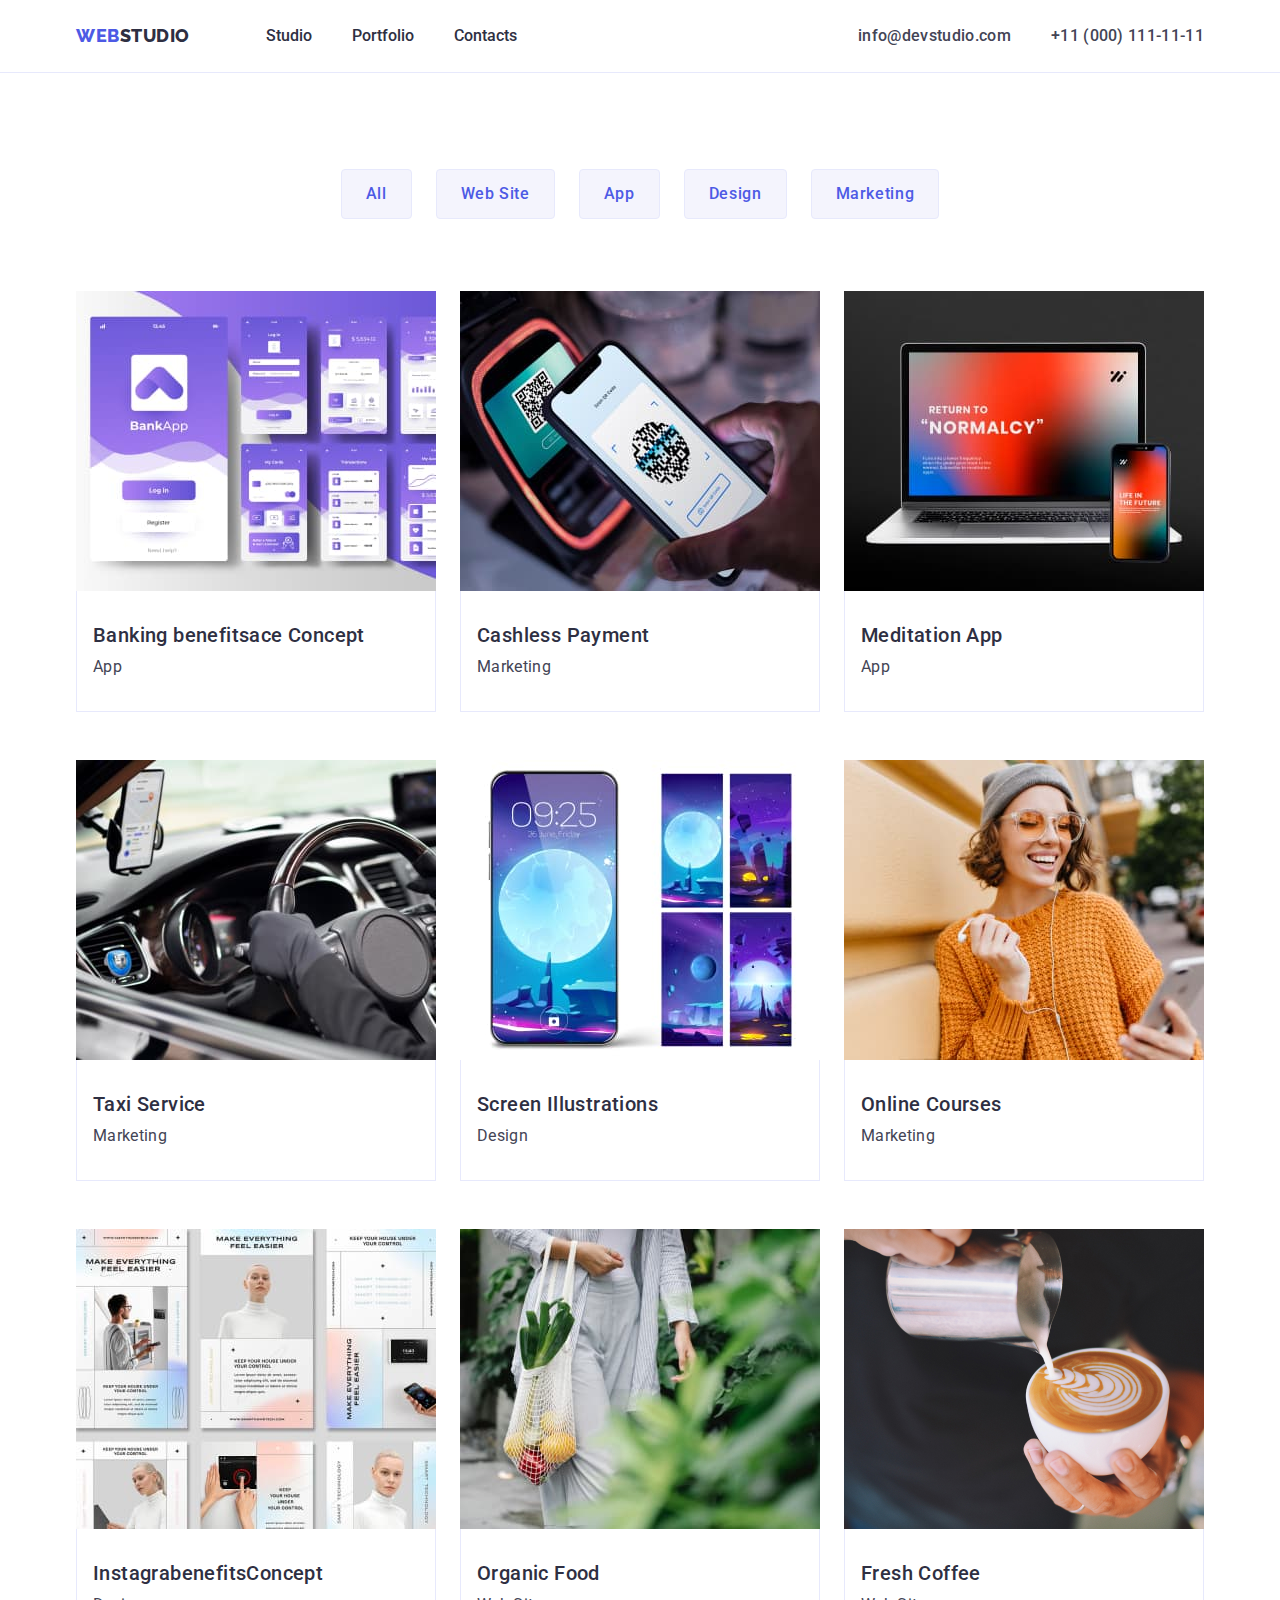
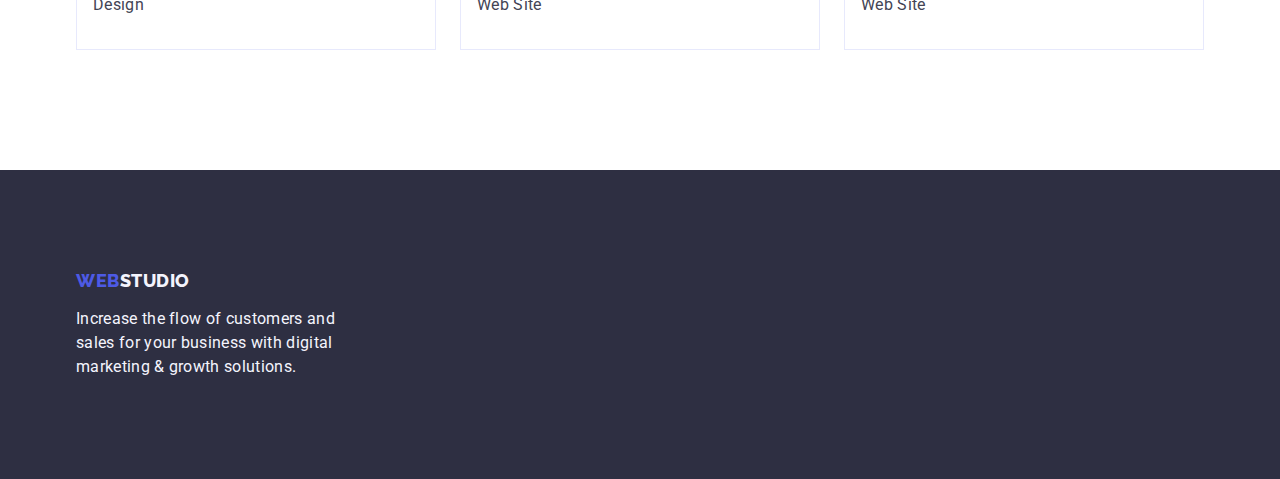
==== portfolio.html @ 7e22d859 "Initial commit" ====
<!DOCTYPE html>
<html lang="en">
  <head>
    <meta charset="UTF-8" />
    <meta http-equiv="X-UA-Compatible" content="IE=edge" />
    <meta name="viewport" content="width=device-width, initial-scale=1.0" />
    <link rel="preconnect" href="https://fonts.googleapis.com" />
    <link rel="preconnect" href="https://fonts.gstatic.com" crossorigin />
    <link
      href="https://fonts.googleapis.com/css2?family=Open+Sans:wght@400;700&family=Raleway:wght@800&family=Roboto:wght@400;500;700;900&display=swap"
      rel="stylesheet"
    />
    <link
      rel="stylesheet"
      href="https://cdnjs.cloudflare.com/ajax/libs/modern-normalize/2.0.0/modern-normalize.min.css"
    />
    <link rel="stylesheet" href="./css/style.css" />

    <title>Portfolio</title>
  </head>
  <body>
    <!-- HEADER -->
    <header class="header">
      <div class="header-container container">
        <!-- NAVIGATION -->
        <nav class="navigation">
          <a href="./index.html" class="logo-head logo link"
            >Web<span class="logo-header">Studio</span></a
          >
          <ul class="nav-list list">
            <li class="nav-list-link">
              <a href="./index.html" class="nav link link-hover">Studio</a>
            </li>
            <li class="nav-list-link">
              <a href="./portfolio.html" class="nav link link-hover"
                >Portfolio</a
              >
            </li>
            <li class="nav-list-link">
              <a href="" class="nav link">Contacts</a>
            </li>
          </ul>
        </nav>
        <!-- /NAVIGATION -->
        <!-- ADDRESS -->
        <address class="address-contact">
          <ul class="address-list list">
            <li class="address-list-link">
              <a
                href="mailto:info@devstudio.com"
                class="mail-link contact link link-hover"
                >info@devstudio.com</a
              >
            </li>
            <li class="address-list-link">
              <a
                href="tel:+110001111111"
                class="number-link contact link link-hover"
                >+11 (000) 111-11-11</a
              >
            </li>
          </ul>
        </address>
        <!-- /ADDRESS -->
      </div>
    </header>
    <!-- /HEADER -->
    <!-- MAIN SECTION -->
    <main>
      <section class="portfolio-section">
        <div class="portfolio-section-container container">
          <h1 class="main-header visually-hidden">Privileges</h1>
          <ul class="filter-list list">
            <li class="filter-list-item">
              <button type="button" class="filter-btn">All</button>
            </li>
            <li class="filter-list-item">
              <button type="button" class="filter-btn">Web Site</button>
            </li>
            <li class="filter-list-item">
              <button type="button" class="filter-btn">App</button>
            </li>
            <li class="filter-list-item">
              <button type="button" class="filter-btn">Design</button>
            </li>
            <li class="filter-list-item">
              <button type="button" class="filter-btn">Marketing</button>
            </li>
          </ul>
          <ul class="benefits-list list">
            <li class="benefits-list-card link">
              <a href="" class="banefits-link link">
                <img
                  src="./images/banking.jpg"
                  alt="application-interface"
                  width="360"
                  height="300"
                />
                <div class="benefits-card-content">
                  <h2 class="benefits-title main-title">
                    Banking benefitsace Concept
                  </h2>
                  <p class="priviliges-text main-text">App</p>
                </div>
              </a>
            </li>
            <li class="benefits-list-card link">
              <a href="" class="banefits-link link">
                <img
                  src="./images/cashless.jpg"
                  alt="cashless-payment"
                  width="360"
                  height="300"
                />
                <div class="benefits-card-content">
                  <h2 class="benefits-title main-title">Cashless Payment</h2>
                  <p class="benefits-text main-text">Marketing</p>
                </div>
              </a>
            </li>
            <li class="benefits-list-card link">
              <a href="" class="banefits-link link">
                <img
                  src="./images/app.jpg"
                  alt="laptop-with-open-app"
                  width="360"
                  height="300"
                />
                <div class="benefits-card-content">
                  <h2 class="benefits-title main-title">Meditation App</h2>
                  <p class="benefits-text main-text">App</p>
                </div>
              </a>
            </li>
            <li class="benefits-list-card link">
              <a href="" class="banefits-link link">
                <img
                  src="./images/taxi.jpg"
                  alt="man-handling-the-wheel"
                  width="360"
                  height="300"
                />
                <div class="benefits-card-content">
                  <h2 class="benefits-title main-title">Taxi Service</h2>
                  <p class="benefits-text main-text">Marketing</p>
                </div>
              </a>
            </li>
            <li class="benefits-list-card link">
              <a href="" class="banefits-link link">
                <img
                  src="./images/screen.jpg"
                  alt="screen-illustrations"
                  width="360"
                  height="300"
                />
                <div class="benefits-card-content">
                  <h2 class="benefits-title main-title">
                    Screen Illustrations
                  </h2>
                  <p class="benefits-text main-text">Design</p>
                </div>
              </a>
            </li>
            <li class="benefits-list-card link">
              <a href="" class="banefits-link link">
                <img
                  src="./images/online.jpg"
                  alt="girl-using-a-phone"
                  width="360"
                  height="300"
                />
                <div class="benefits-card-content">
                  <h2 class="benefits-title main-title">Online Courses</h2>
                  <p class="benefits-text main-text">Marketing</p>
                </div>
              </a>
            </li>
            <li class="benefits-list-card link">
              <a href="" class="banefits-link link">
                <img
                  src="./images/instagram.jpg"
                  alt="instagram-stories"
                  width="360"
                  height="300"
                />
                <div class="benefits-card-content">
                  <h2 class="benefits-title main-title">
                    InstagrabenefitsConcept
                  </h2>
                  <p class="priviliges-text main-text">Design</p>
                </div>
              </a>
            </li>
            <li class="benefits-list-card link">
              <a href="" class="banefits-link link">
                <img
                  src="./images/food.jpg"
                  alt="girl-carring-a-bag-with-food"
                  width="360"
                  height="300"
                />
                <div class="benefits-card-content">
                  <h2 class="benefits-title main-title">Organic Food</h2>
                  <p class="benefits-text main-text">Web Site</p>
                </div>
              </a>
            </li>
            <li class="benefits-list-card link">
              <a href="" class="banefits-link link">
                <img
                  src="./images/coffee.jpg"
                  alt="man-making-a-coffee"
                  width="360"
                  height="300"
                />
                <div class="benefits-card-content">
                  <h2 class="benefits-title main-title">Fresh Coffee</h2>
                  <p class="benefits-text main-text">Web Site</p>
                </div>
              </a>
            </li>
          </ul>
        </div>
      </section>
    </main>
    <!-- /MAIN SECTION -->
    <!-- FOOTER -->
    <footer class="footer">
      <div class="footer-container container">
        <a href="./index.html" class="footer-logo-link logo link"
          >Web<span class="logo-footer">Studio</span></a
        >
        <p class="footer-text">
          Increase the flow of customers and sales for your business with
          digital marketing & growth solutions.
        </p>
      </div>
    </footer>
    <!-- /FOOTER -->
  </body>
</html>
---- css/style.css ----
/* ================================COMMON STYLES============================== */
:root {
  --color-blue: #4d5ae5;
  --color-navy: #2e2f42;
  --color-hover: #404bbf;
  --color-white: #fff;
  --color-grey: #434455;
  --ghost-white: #f4f4fd;
  --card-set-gap: 24px; /* Gap between cards */
}
body {
  font-family: "Roboto", sans-serif;
  color: var(--color-grey);
  background-color: var(--color-white);
}
h1,
h2,
h3,
h4,
p {
  margin: 0;
}
ul,
ol {
  margin: 0;
  padding: 0;
}
img {
  display: block;
  max-width: 100%;
  height: auto;
}
button {
  font-family: inherit;
  color: inherit;
  cursor: pointer;
}
address {
  font-style: normal;
}
.visually-hidden {
  position: absolute;
  width: 1px;
  height: 1px;
  margin: -1px;
  border: 0;
  padding: 0;

  white-space: nowrap;
  clip-path: inset(100%);
  clip: rect(0 0 0 0);
  overflow: hidden;
}

.container {
  margin: 0 auto;
  max-width: 1158px;
  padding: 0 15px;
}

/* ===============================/COMMON STYLES============================== */

/* =====================================HEADER================================ */
.header {
  border-bottom: 1px solid #e7e9fc;
}
.header-container {
  display: flex;
  align-items: center;
  justify-content: space-between;
}
/* =================================NAVIGATION================================ */

.navigation {
  display: flex;
  align-items: center;
}
.logo-head {
  margin-right: 76px;
}
.logo {
  font-family: "Raleway", sans-serif;
  font-weight: 800;
  font-size: 18px;
  line-height: 1.17;
  letter-spacing: 0.03em;
  text-transform: uppercase;
  color: var(--color-blue);
}
.link {
  text-decoration: none;
}
.link-hover:hover,
.link-hover:focus,
.contacts:hover,
.contacts:focus {
  color: var(--color-hover);
}

.logo-header {
  color: var(--color-navy);
}
.nav-list {
  display: flex;
  gap: 40px;
}
.list {
  list-style: none;
  font-weight: 500;
}

.nav {
  display: block;
  color: var(--color-navy);
  padding: 24px 0;
}
/* ================================/NAVIGATION================================ */
/* ====================================ADDRESS================================ */

.address-list {
  display: flex;
  align-items: center;
  gap: 40px;
}
.contact {
  font-style: normal;
  font-size: 16px;
  line-height: 1.5;
  letter-spacing: 0.02em;
  line-height: 1.5;
  color: var(--color-grey);
  display: block;
  padding: 24px 0;
}
/* ===================================/ADDRESS================================ */
/* ====================================/HEADER================================ */

/* =====================================MAIN================================== */
/* ===============================HERO SECTION================================ */

.hero {
  background-color: var(--color-navy);
  padding: 188px 0;
}
.hero-text {
  font-weight: 700;
  font-size: 56px;
  line-height: 1.07;
  letter-spacing: 0.02em;
  color: var(--color-white);

  text-align: center;
  max-width: 496px;
  margin: 0 auto 48px;
}
.primary-btn {
  font-weight: 500;
  font-size: 16px;
  line-height: 1.5;
  letter-spacing: 0.04em;
  color: var(--color-white);
  background-color: var(--color-blue);
  font-family: "Roboto", sans-serif;

  padding: 16px 32px;
  border-radius: 4px;
  border: none;
  display: block;
  margin: 0 auto;
  min-width: 169px;
  min-height: 56px;
}
.primary-btn:hover,
.primary-btn:focus {
  background-color: var(--color-hover);
}
/* ===============================/HERO SECTION================================ */
/* ==========================ADVANTAGES SECTION================================ */

.advantages {
  padding: 120px 0;
}
.adv-list {
  display: flex;
  flex-wrap: wrap;
  justify-content: center;
  gap: 24px;
}
.adv-list-item {
  flex-basis: calc((100% - 72px) / 4);
}
.main-title {
  font-weight: 500;
  font-size: 20px;
  line-height: 1.2;
  letter-spacing: 0.02em;
  color: var(--color-navy);
  margin-bottom: 8px;
}
.main-text {
  font-size: 16px;
  line-height: 1.5;
  letter-spacing: 0.02em;
  color: var(--color-grey);
  font-weight: 400;
}
/* =========================/ADVANTAGES SECTION================================ */
/* ==========================FEATURES SECTION================================ */

.features {
  padding-bottom: 120px;
}
.features-header {
  font-weight: 700;
  font-size: 36px;
  line-height: 1.11;
  letter-spacing: 0.02em;
  text-align: center;
  text-transform: capitalize;
  color: var(--color-navy);
  margin-bottom: 72px;
}
.features-list {
  display: flex;
  flex-wrap: wrap;
  justify-content: center;
  gap: 24px;
}
.feat-list-item {
  flex-basis: calc((100% - 48px) / 3);
}
/* ==========================/FEATURES SECTION================================ */
/* ===============================TEAM SECTION================================ */

.team {
  background-color: var(--ghost-white);
  padding: 120px 0;
}
.team-header {
  font-weight: 700;
  font-size: 36px;
  line-height: 1.11;
  letter-spacing: 0.02em;
  text-align: center;
  text-transform: capitalize;
  color: var(--color-navy);
  margin-bottom: 72px;
}
.team-list {
  display: flex;
  flex-wrap: wrap;
  justify-content: center;
  gap: 24px;
}
.team-list-card {
  box-shadow: 0px 1px 6px rgba(46, 47, 66, 0.08),
    0px 1px 1px rgba(46, 47, 66, 0.16), 0px 2px 1px rgba(46, 47, 66, 0.08);
  border-radius: 0px 0px 4px 4px;
  background-color: var(--color-white);
  flex-basis: calc((100% - 72px) / 4);
}
.team-card-content {
  text-align: center;
  padding: 32px 16px;
}
.team-title {
  font-weight: 500;
  font-size: 20px;
  line-height: 1.2;
  letter-spacing: 0.02em;
  color: var(--color-navy);
  margin-bottom: 8px;
}
.team-text {
  font-size: 16px;
  line-height: 1.5;
  letter-spacing: 0.02em;
  color: var(--color-grey);
  font-weight: 400;
}
/* ===============================/TEAM SECTION================================ */

/* ======================================FOOTER================================ */

.footer {
  font-size: 16px;
  line-height: 1.5;
  letter-spacing: 0.02em;
  color: var(--ghost-white);
  background-color: var(--color-navy);
  padding: 100px 0;
}
.footer-logo-link {
  display: inline-block;
  margin-bottom: 16px;
}
.logo-footer {
  color: var(--ghost-white);
}
.footer-text {
  max-width: 264px;
}
/* =====================================/FOOTER================================ */

/* ================================PORTFOLIO PAGE============================== */
.portfolio-section {
  padding: 96px 0 120px 0;
}
.filter-list {
  display: flex;
  justify-content: center;
  gap: 24px;
  margin-bottom: 72px;
}
.filter-btn {
  font-family: "Roboto", Sans-serif;
  cursor: pointer;
  padding: 12px 24px;
  font-weight: 500;
  font-size: 16px;
  line-height: 1.5;
  letter-spacing: 0.04em;
  color: var(--color-blue);
  background-color: var(--ghost-white);
  border: 1px solid #e7e9fc;
  border-radius: 4px;
  display: block;
}
.filter-btn:hover,
.filter-btn:focus {
  color: var(--color-white);
  background-color: var(--color-hover);
  border: 1px solid transparent;
}

.benefits-list {
  display: flex;
  flex-wrap: wrap;
  justify-content: center;
  flex-wrap: wrap;
  gap: 48px 24px;
}
.benefits-card-content {
  border: 1px solid #e7e9fc;
  border-top: none;
  padding: 32px 16px;
}
/* ==============================/PORTFOLIO PAGE============================== */
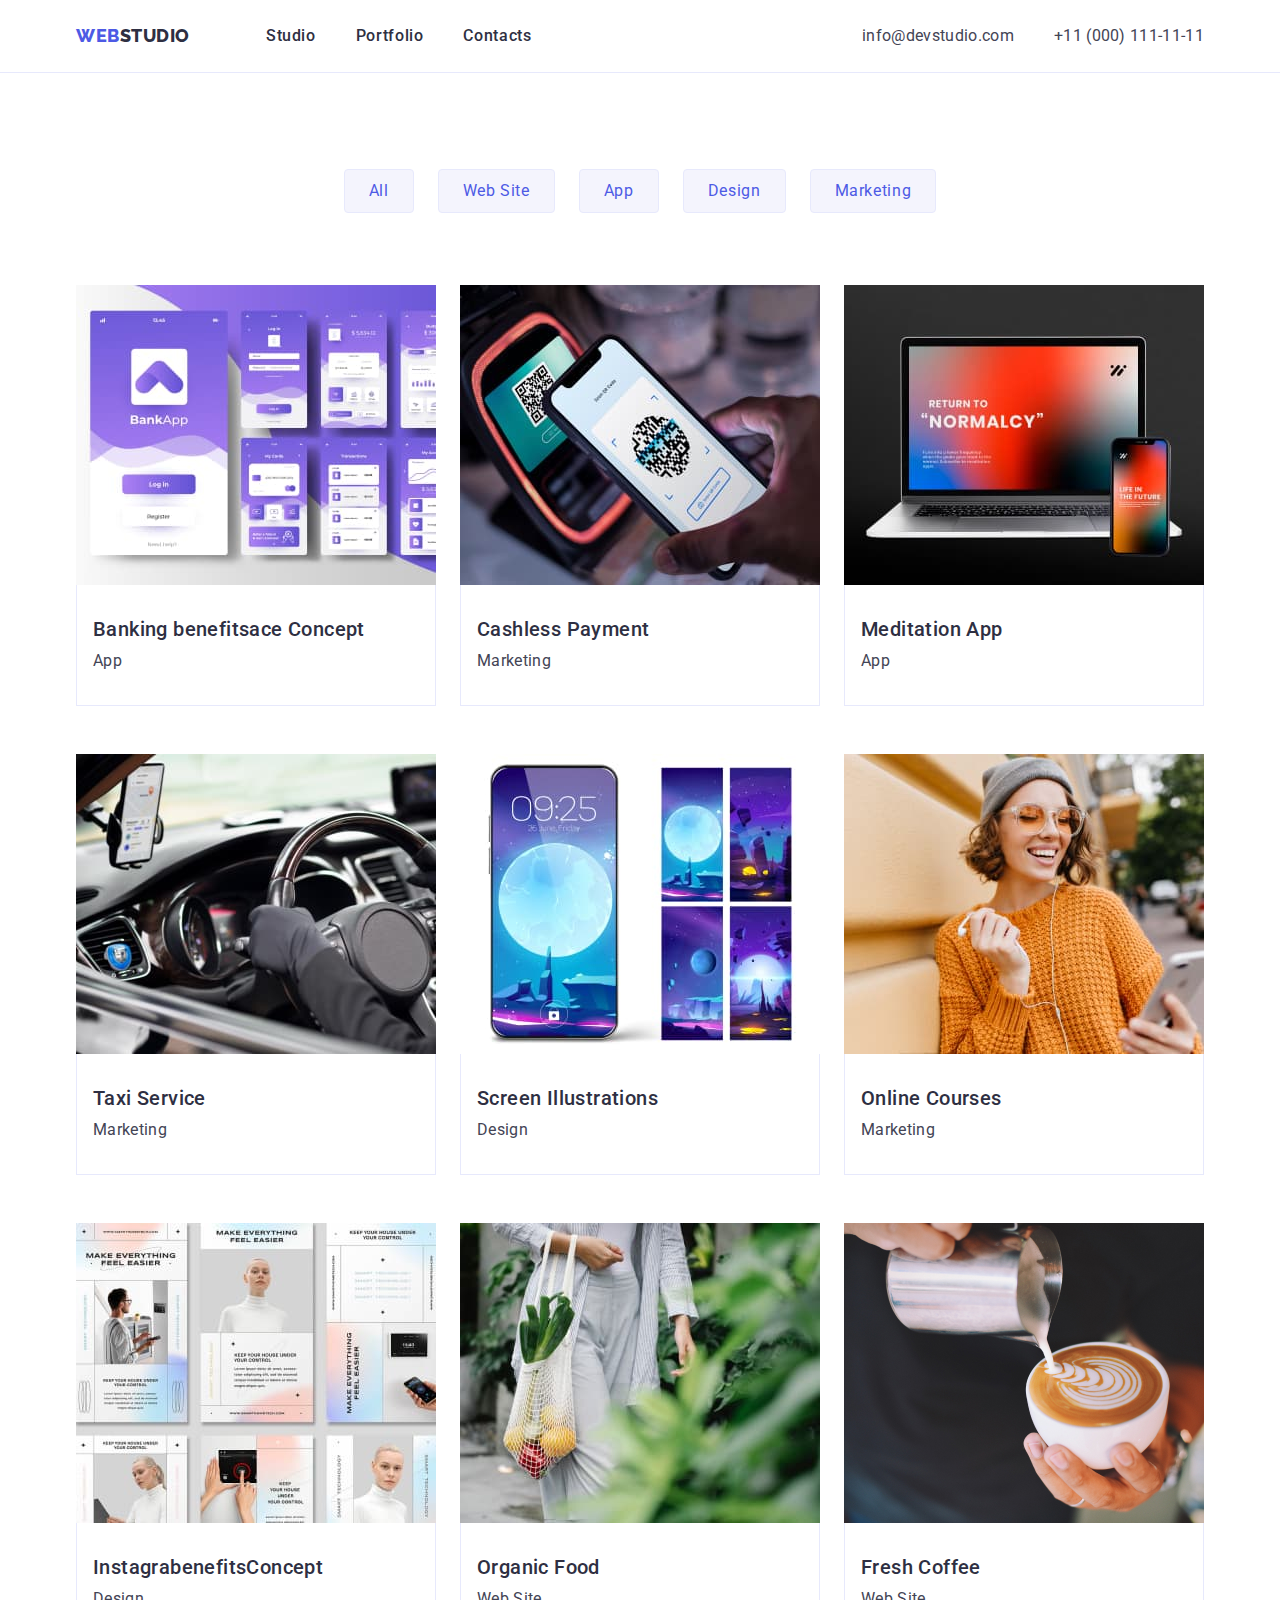
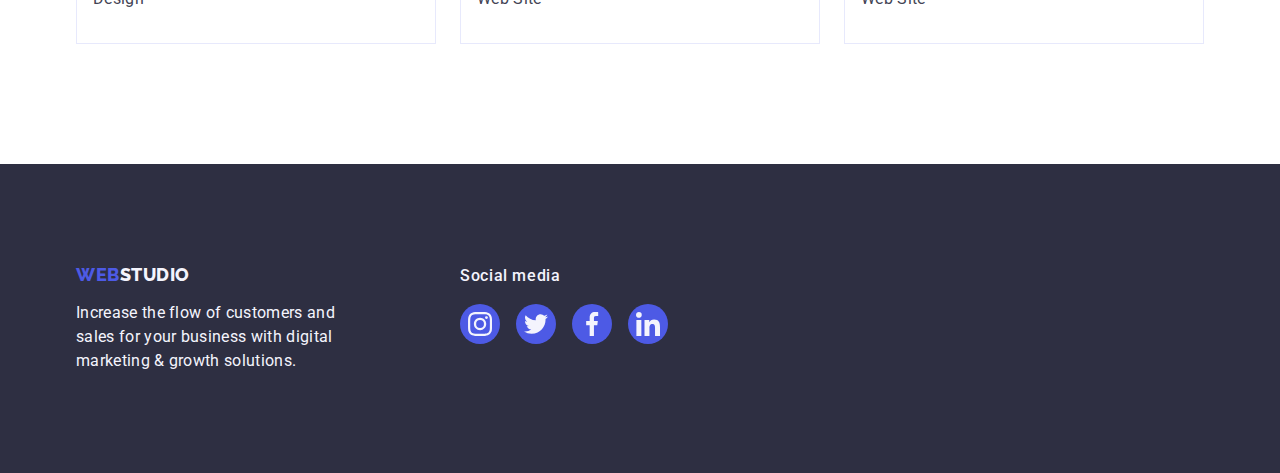
==== commit 8b4a3dee: "first upload" ====
--- a/portfolio.html
+++ b/portfolio.html
@@ -228,13 +228,48 @@
     <!-- FOOTER -->
     <footer class="footer">
       <div class="footer-container container">
-        <a href="./index.html" class="footer-logo-link logo link"
-          >Web<span class="logo-footer">Studio</span></a
-        >
-        <p class="footer-text">
-          Increase the flow of customers and sales for your business with
-          digital marketing & growth solutions.
-        </p>
+        <div class="footer-signature">
+          <a href="./index.html" class="footer-logo-link logo link"
+            >Web<span class="logo-footer">Studio</span></a
+          >
+          <p class="footer-text">
+            Increase the flow of customers and sales for your business with
+            digital marketing & growth solutions.
+          </p>
+        </div>
+        <div class="social-media-footer">
+          <p class="social-text-footer">Social media</p>
+          <ul class="team-social-list social-footer">
+            <li class="team-social-links list">
+              <a href="" class="team-social-link">
+                <svg width="24" height="24">
+                  <use href="./images/icons.svg#icon-instagram"></use>
+                </svg>
+              </a>
+            </li>
+            <li class="team-social-links list">
+              <a href="" class="team-social-link">
+                <svg width="24" height="24">
+                  <use href="./images/icons.svg#icon-twitter"></use>
+                </svg>
+              </a>
+            </li>
+            <li class="team-social-links list">
+              <a href="" class="team-social-link">
+                <svg width="24" height="24">
+                  <use href="./images/icons.svg#icon-facebook"></use>
+                </svg>
+              </a>
+            </li>
+            <li class="team-social-links list">
+              <a href="" class="team-social-link">
+                <svg width="24" height="24">
+                  <use href="./images/icons.svg#icon-linkedin"></use>
+                </svg>
+              </a>
+            </li>
+          </ul>
+        </div>
       </div>
     </footer>
     <!-- /FOOTER -->
--- a/css/style.css
+++ b/css/style.css
@@ -1,5 +1,6 @@
 /* ================================COMMON STYLES============================== */
 :root {
+  --main-bc-color: rgba(46, 47, 66, 0.7);
   --color-blue: #4d5ae5;
   --color-navy: #2e2f42;
   --color-hover: #404bbf;
@@ -57,12 +58,32 @@
   max-width: 1158px;
   padding: 0 15px;
 }
-
+.page-header {
+  font-weight: 700;
+  font-size: 36px;
+  line-height: 1.11;
+  letter-spacing: 0.02em;
+  text-align: center;
+  text-transform: capitalize;
+  color: var(--color-navy);
+  margin-bottom: 72px;
+}
+.primary-btn,
+.filter.btn,
+.social-text-footer,
+.nav-list {
+  font-weight: 500;
+  font-size: 16px;
+  line-height: 1.5;
+  letter-spacing: 0.04em;
+}
 /* ===============================/COMMON STYLES============================== */
 
 /* =====================================HEADER================================ */
 .header {
   border-bottom: 1px solid #e7e9fc;
+  max-width: 1440px;
+  margin: 0 auto;
 }
 .header-container {
   display: flex;
@@ -128,6 +149,7 @@
   line-height: 1.5;
   letter-spacing: 0.02em;
   line-height: 1.5;
+  font-weight: 400;
   color: var(--color-grey);
   display: block;
   padding: 24px 0;
@@ -139,8 +161,11 @@
 /* ===============================HERO SECTION================================ */
 
 .hero {
-  background-color: var(--color-navy);
+  background: linear-gradient(rgba(46, 47, 66, 0.7), rgba(46, 47, 66, 0.7)),
+    url(../images/people-in-office.jpg) no-repeat center;
   padding: 188px 0;
+  max-width: 1440px;
+  margin: 0 auto;
 }
 .hero-text {
   font-weight: 700;
@@ -154,13 +179,9 @@
   margin: 0 auto 48px;
 }
 .primary-btn {
-  font-weight: 500;
-  font-size: 16px;
-  line-height: 1.5;
-  letter-spacing: 0.04em;
   color: var(--color-white);
   background-color: var(--color-blue);
-  font-family: "Roboto", sans-serif;
+  font-family: inherit;
 
   padding: 16px 32px;
   border-radius: 4px;
@@ -188,6 +209,15 @@
 }
 .adv-list-item {
   flex-basis: calc((100% - 72px) / 4);
+}
+.adv-list-icon-bg {
+  height: 112px;
+  display: flex;
+  justify-content: center;
+  align-items: center;
+  background-color: #f4f4fd;
+  border-radius: 4px;
+  margin-bottom: 8px;
 }
 .main-title {
   font-weight: 500;
@@ -210,16 +240,6 @@
 .features {
   padding-bottom: 120px;
 }
-.features-header {
-  font-weight: 700;
-  font-size: 36px;
-  line-height: 1.11;
-  letter-spacing: 0.02em;
-  text-align: center;
-  text-transform: capitalize;
-  color: var(--color-navy);
-  margin-bottom: 72px;
-}
 .features-list {
   display: flex;
   flex-wrap: wrap;
@@ -235,16 +255,6 @@
 .team {
   background-color: var(--ghost-white);
   padding: 120px 0;
-}
-.team-header {
-  font-weight: 700;
-  font-size: 36px;
-  line-height: 1.11;
-  letter-spacing: 0.02em;
-  text-align: center;
-  text-transform: capitalize;
-  color: var(--color-navy);
-  margin-bottom: 72px;
 }
 .team-list {
   display: flex;
@@ -277,9 +287,48 @@
   letter-spacing: 0.02em;
   color: var(--color-grey);
   font-weight: 400;
+  margin-bottom: 8px;
+}
+.team-social-list {
+  display: flex;
+  gap: 24px;
+  justify-content: center;
+}
+.team-social-link {
+  border-radius: 50%;
+  background: #4d5ae5;
+  width: 40px;
+  height: 40px;
+}
+.team-social-link {
+  display: flex;
+  justify-content: center;
+  align-items: center;
 }
 /* ===============================/TEAM SECTION================================ */
 
+/* ===============================CUSTOMERS SECTION============================ */
+.customers {
+  padding: 120px 0;
+}
+.customers-list {
+  display: flex;
+  justify-content: center;
+  align-items: center;
+  flex-wrap: wrap;
+  max-width: 1128px;
+  gap: 24px;
+}
+.customers-links {
+  border: 1px solid #8e8f99;
+  border-radius: 4px;
+  height: 88px;
+  flex-basis: calc((100% - 120px) / 6);
+  display: flex;
+  justify-content: center;
+  align-items: center;
+}
+/* ==============================/CUSTOMERS SECTION============================ */
 /* ======================================FOOTER================================ */
 
 .footer {
@@ -290,8 +339,17 @@
   background-color: var(--color-navy);
   padding: 100px 0;
 }
-.footer-logo-link {
-  display: inline-block;
+.footer-container {
+  display: flex;
+}
+.footer-signature {
+  max-width: 264px;
+  max-height: 112px;
+  margin-right: 120px;
+}
+.footer-logo-link,
+.social-text-footer {
+  display: block;
   margin-bottom: 16px;
 }
 .logo-footer {
@@ -299,6 +357,13 @@
 }
 .footer-text {
   max-width: 264px;
+}
+.social-media-footer {
+  max-width: 208px;
+  max-height: 80px;
+}
+.social-footer {
+  gap: 16px;
 }
 /* =====================================/FOOTER================================ */
 
@@ -313,12 +378,9 @@
   margin-bottom: 72px;
 }
 .filter-btn {
-  font-family: "Roboto", Sans-serif;
+  font-family: inherit;
   cursor: pointer;
   padding: 12px 24px;
-  font-weight: 500;
-  font-size: 16px;
-  line-height: 1.5;
   letter-spacing: 0.04em;
   color: var(--color-blue);
   background-color: var(--ghost-white);
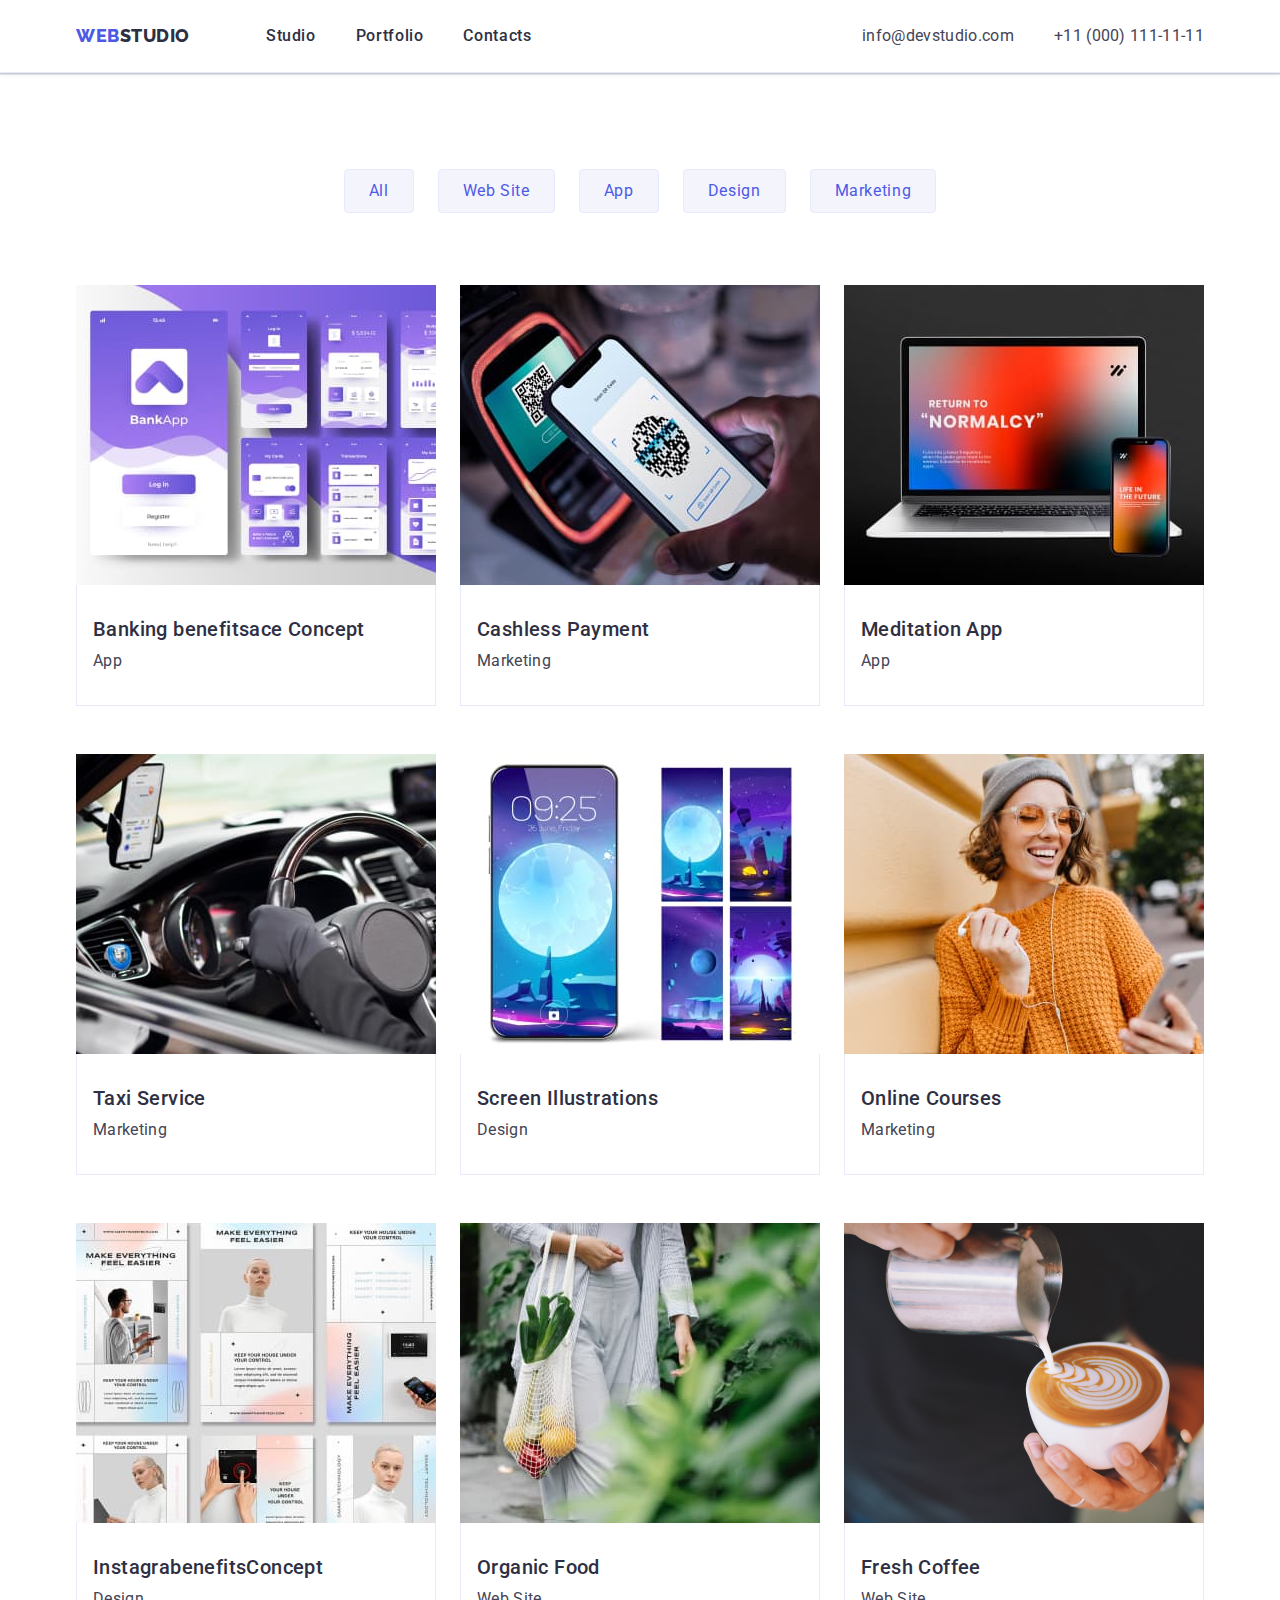
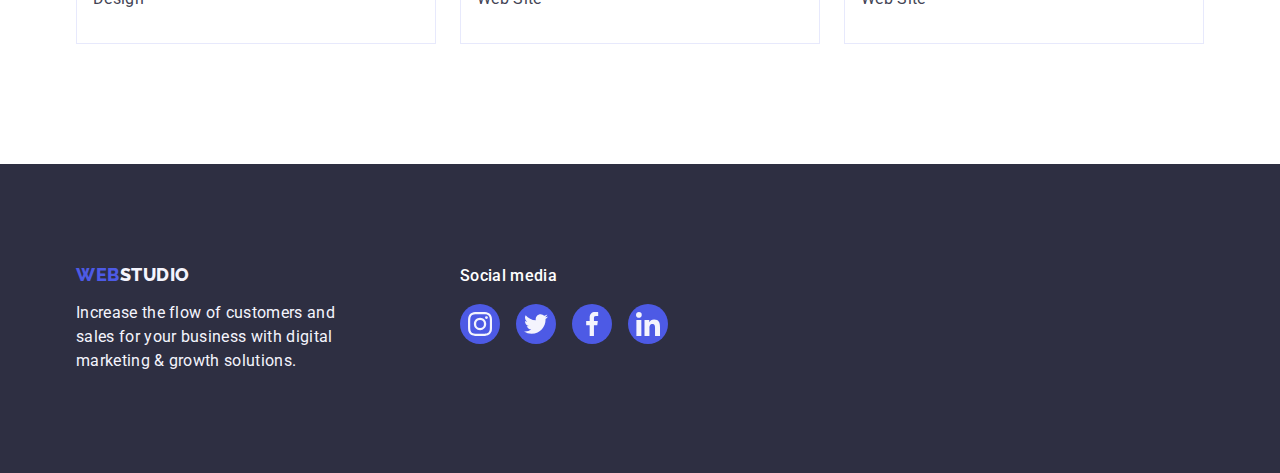
==== commit 9bfcd628: "bags rectified" ====
--- a/portfolio.html
+++ b/portfolio.html
@@ -37,7 +37,7 @@
               >
             </li>
             <li class="nav-list-link">
-              <a href="" class="nav link">Contacts</a>
+              <a href="" class="nav link link-hover">Contacts</a>
             </li>
           </ul>
         </nav>
@@ -89,7 +89,7 @@
           </ul>
           <ul class="benefits-list list">
             <li class="benefits-list-card link">
-              <a href="" class="banefits-link link">
+              <a href="" class="benefits-link link">
                 <img
                   src="./images/banking.jpg"
                   alt="application-interface"
@@ -105,7 +105,7 @@
               </a>
             </li>
             <li class="benefits-list-card link">
-              <a href="" class="banefits-link link">
+              <a href="" class="benefits-link link">
                 <img
                   src="./images/cashless.jpg"
                   alt="cashless-payment"
@@ -119,7 +119,7 @@
               </a>
             </li>
             <li class="benefits-list-card link">
-              <a href="" class="banefits-link link">
+              <a href="" class="benefits-link link">
                 <img
                   src="./images/app.jpg"
                   alt="laptop-with-open-app"
@@ -133,7 +133,7 @@
               </a>
             </li>
             <li class="benefits-list-card link">
-              <a href="" class="banefits-link link">
+              <a href="" class="benefits-link link">
                 <img
                   src="./images/taxi.jpg"
                   alt="man-handling-the-wheel"
@@ -147,7 +147,7 @@
               </a>
             </li>
             <li class="benefits-list-card link">
-              <a href="" class="banefits-link link">
+              <a href="" class="benefits-link link">
                 <img
                   src="./images/screen.jpg"
                   alt="screen-illustrations"
@@ -163,7 +163,7 @@
               </a>
             </li>
             <li class="benefits-list-card link">
-              <a href="" class="banefits-link link">
+              <a href="" class="benefits-link link">
                 <img
                   src="./images/online.jpg"
                   alt="girl-using-a-phone"
@@ -177,7 +177,7 @@
               </a>
             </li>
             <li class="benefits-list-card link">
-              <a href="" class="banefits-link link">
+              <a href="" class="benefits-link link">
                 <img
                   src="./images/instagram.jpg"
                   alt="instagram-stories"
@@ -193,7 +193,7 @@
               </a>
             </li>
             <li class="benefits-list-card link">
-              <a href="" class="banefits-link link">
+              <a href="" class="benefits-link link">
                 <img
                   src="./images/food.jpg"
                   alt="girl-carring-a-bag-with-food"
@@ -207,7 +207,7 @@
               </a>
             </li>
             <li class="benefits-list-card link">
-              <a href="" class="banefits-link link">
+              <a href="" class="benefits-link link">
                 <img
                   src="./images/coffee.jpg"
                   alt="man-making-a-coffee"
@@ -241,29 +241,29 @@
           <p class="social-text-footer">Social media</p>
           <ul class="team-social-list social-footer">
             <li class="team-social-links list">
-              <a href="" class="team-social-link">
-                <svg width="24" height="24">
+              <a href="" class="team-social-link footer-social-link">
+                <svg class="footer-icon" width="24" height="24">
                   <use href="./images/icons.svg#icon-instagram"></use>
                 </svg>
               </a>
             </li>
             <li class="team-social-links list">
-              <a href="" class="team-social-link">
-                <svg width="24" height="24">
+              <a href="" class="team-social-link footer-social-link">
+                <svg class="footer-icon" width="24" height="24">
                   <use href="./images/icons.svg#icon-twitter"></use>
                 </svg>
               </a>
             </li>
             <li class="team-social-links list">
-              <a href="" class="team-social-link">
-                <svg width="24" height="24">
+              <a href="" class="team-social-link footer-social-link">
+                <svg class="footer-icon" width="24" height="24">
                   <use href="./images/icons.svg#icon-facebook"></use>
                 </svg>
               </a>
             </li>
             <li class="team-social-links list">
-              <a href="" class="team-social-link">
-                <svg width="24" height="24">
+              <a href="" class="team-social-link footer-social-link">
+                <svg class="footer-icon" width="24" height="24">
                   <use href="./images/icons.svg#icon-linkedin"></use>
                 </svg>
               </a>
--- a/css/style.css
+++ b/css/style.css
@@ -7,7 +7,8 @@
   --color-white: #fff;
   --color-grey: #434455;
   --ghost-white: #f4f4fd;
-  --card-set-gap: 24px; /* Gap between cards */
+  --border-color: #8e8f99;
+  --footer-hover: #31d0aa;
 }
 body {
   font-family: "Roboto", sans-serif;
@@ -84,6 +85,8 @@
   border-bottom: 1px solid #e7e9fc;
   max-width: 1440px;
   margin: 0 auto;
+  box-shadow: 0px 2px 1px rgba(46, 47, 66, 0.08),
+    0px 1px 1px rgba(46, 47, 66, 0.16), 0px 1px 6px rgba(46, 47, 66, 0.08);
 }
 .header-container {
   display: flex;
@@ -162,7 +165,10 @@
 
 .hero {
   background: linear-gradient(rgba(46, 47, 66, 0.7), rgba(46, 47, 66, 0.7)),
-    url(../images/people-in-office.jpg) no-repeat center;
+    url(../images/people-in-office.jpg);
+  background-repeat: no-repeat;
+  background-position: center;
+  background-size: cover;
   padding: 188px 0;
   max-width: 1440px;
   margin: 0 auto;
@@ -192,7 +198,9 @@
   min-height: 56px;
 }
 .primary-btn:hover,
-.primary-btn:focus {
+.primary-btn:focus,
+.team-social-link:hover,
+.team-social-link:focus {
   background-color: var(--color-hover);
 }
 /* ===============================/HERO SECTION================================ */
@@ -305,6 +313,9 @@
   justify-content: center;
   align-items: center;
 }
+.team-social-icon {
+  fill: var(--ghost-white);
+}
 /* ===============================/TEAM SECTION================================ */
 
 /* ===============================CUSTOMERS SECTION============================ */
@@ -313,21 +324,45 @@
 }
 .customers-list {
   display: flex;
-  justify-content: center;
-  align-items: center;
-  flex-wrap: wrap;
-  max-width: 1128px;
+  flex-wrap: wrap;
   gap: 24px;
 }
 .customers-links {
+  height: 88px;
+  flex-basis: calc((100% - 120px) / 6);
+}
+.customers-link {
   border: 1px solid #8e8f99;
   border-radius: 4px;
-  height: 88px;
-  flex-basis: calc((100% - 120px) / 6);
-  display: flex;
-  justify-content: center;
-  align-items: center;
-}
+
+  width: 100%;
+  height: 100%;
+
+  display: flex;
+  align-items: center;
+  justify-content: center;
+  color: var(--border-color);
+  fill: currentColor;
+}
+
+.customers-link:hover {
+  border-color: #404bbf;
+  color: #404bbf;
+}
+.customers-link:focus {
+  border-color: #404bbf;
+  color: #404bbf;
+}
+.customers-link {
+  color: var(--color-hover);
+}
+.customers-icon {
+  fill: currentColor;
+}
+.footer-icon {
+  fill: var(--ghost-white);
+}
+
 /* ==============================/CUSTOMERS SECTION============================ */
 /* ======================================FOOTER================================ */
 
@@ -341,16 +376,22 @@
 }
 .footer-container {
   display: flex;
+  align-items: baseline;
 }
 .footer-signature {
   max-width: 264px;
   max-height: 112px;
   margin-right: 120px;
 }
-.footer-logo-link,
+.footer-logo-link {
+  display: block;
+  margin-bottom: 16px;
+  color: var(--color-blue);
+}
 .social-text-footer {
-  display: block;
+  letter-spacing: 0.02em;
   margin-bottom: 16px;
+  color: var(--color-white);
 }
 .logo-footer {
   color: var(--ghost-white);
@@ -365,6 +406,11 @@
 .social-footer {
   gap: 16px;
 }
+.footer-social-link:hover,
+.footer-social-link:focus {
+  background-color: var(--footer-hover);
+}
+
 /* =====================================/FOOTER================================ */
 
 /* ================================PORTFOLIO PAGE============================== */
@@ -393,6 +439,8 @@
   color: var(--color-white);
   background-color: var(--color-hover);
   border: 1px solid transparent;
+  box-shadow: 0px 3px 1px rgba(0, 0, 0, 0.1), 0px 2px 1px rgba(0, 0, 0, 0.08),
+    0px 2px 2px rgba(0, 0, 0, 0.12);
 }
 
 .benefits-list {
@@ -401,6 +449,14 @@
   justify-content: center;
   flex-wrap: wrap;
   gap: 48px 24px;
+}
+.benefits-link {
+  display: block;
+}
+.benefits-link:hover,
+.benefits-link:focus {
+  box-shadow: 0px 1px 6px rgba(46, 47, 66, 0.08),
+    0px 1px 1px rgba(46, 47, 66, 0.16), 0px 2px 1px rgba(46, 47, 66, 0.08);
 }
 .benefits-card-content {
   border: 1px solid #e7e9fc;
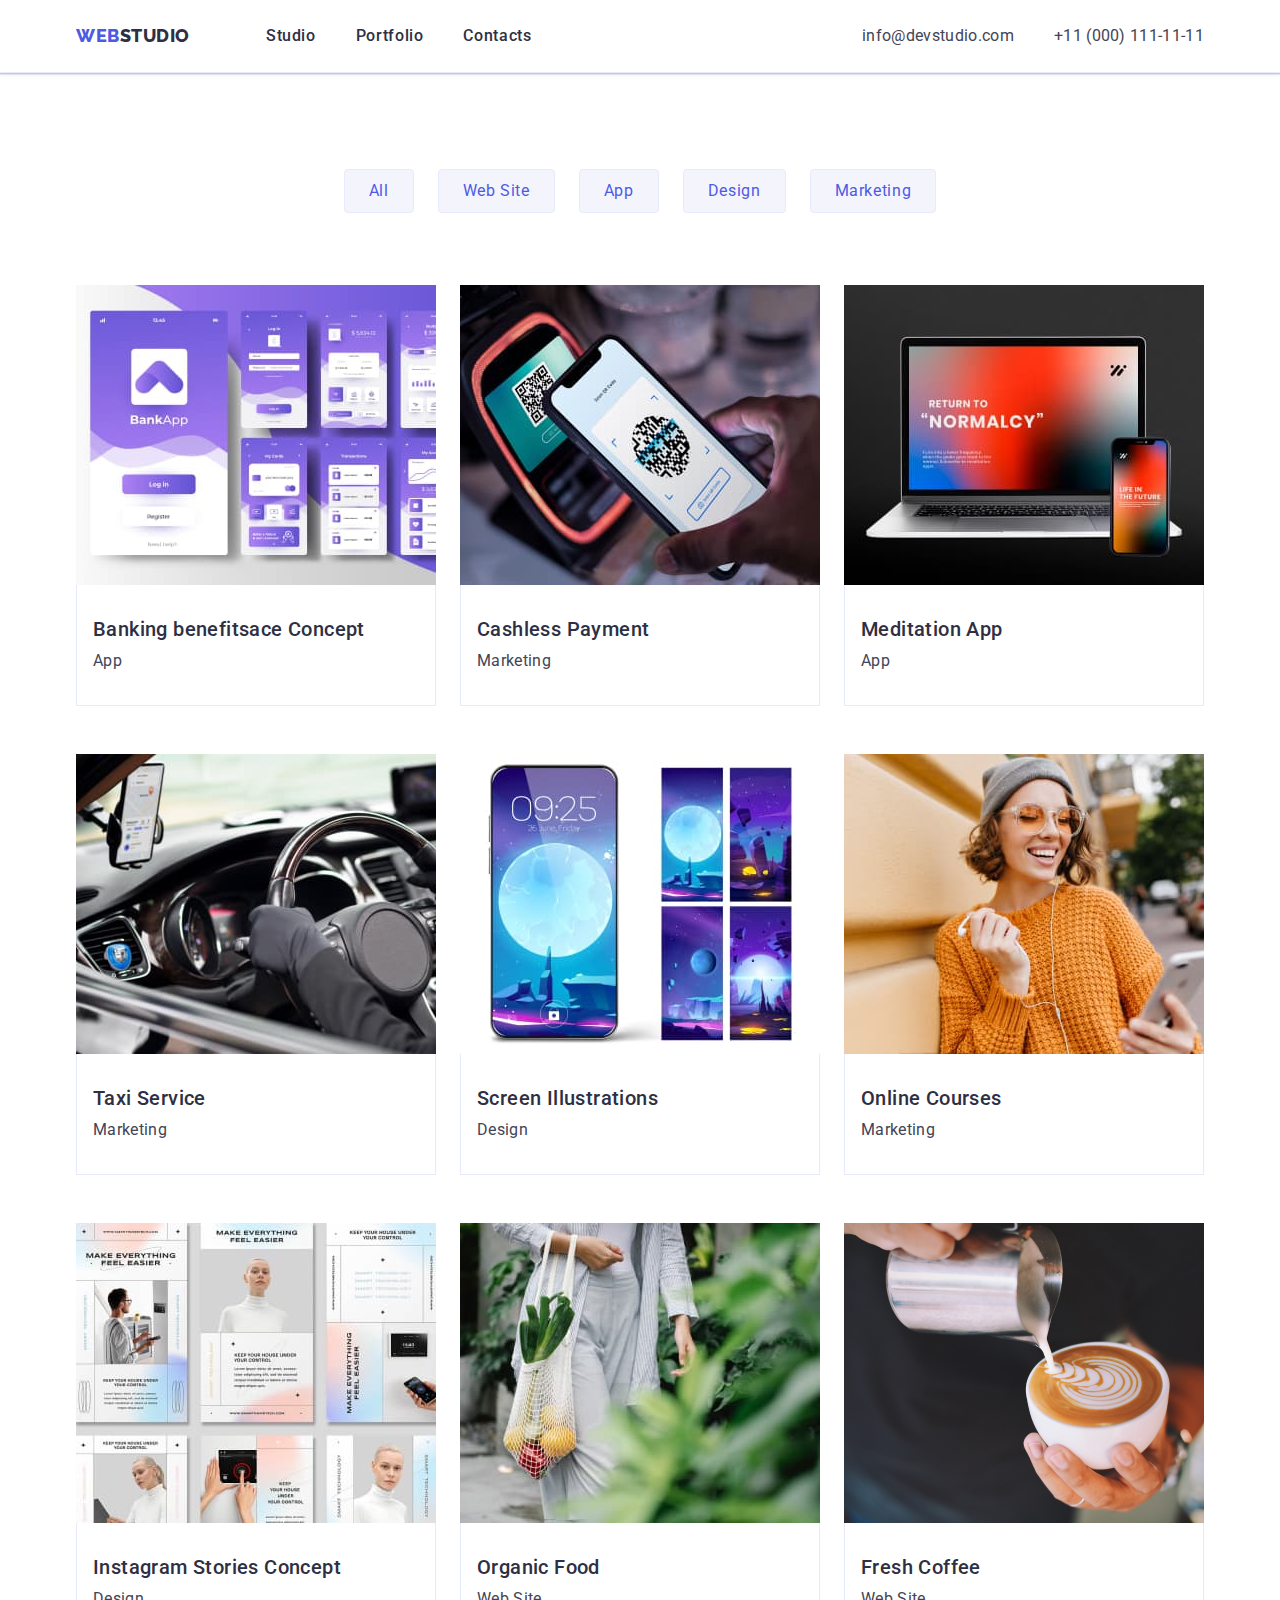
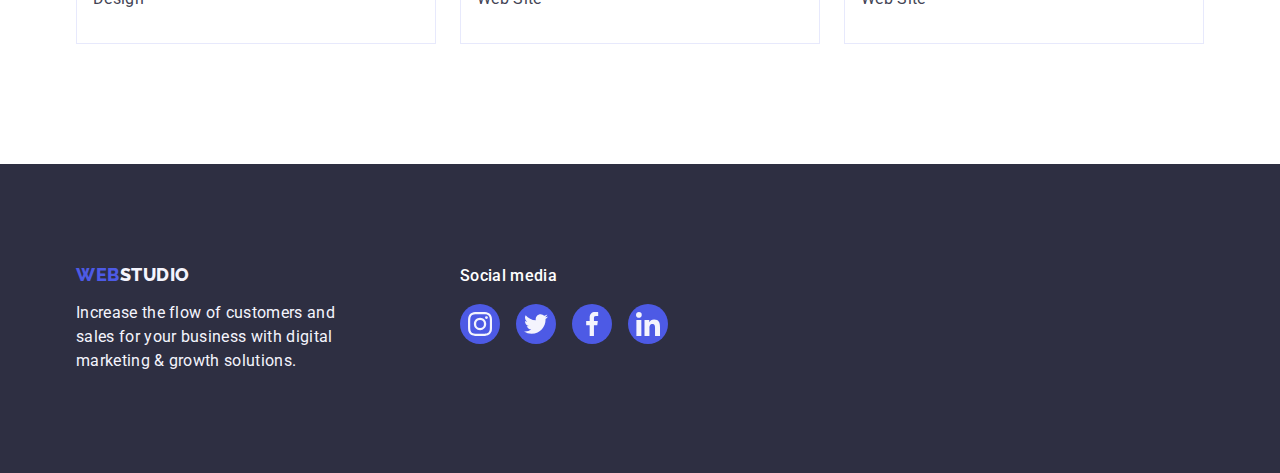
==== commit afeacace: "hw #3 minor mistakes fixed" ====
--- a/portfolio.html
+++ b/portfolio.html
@@ -186,7 +186,7 @@
                 />
                 <div class="benefits-card-content">
                   <h2 class="benefits-title main-title">
-                    InstagrabenefitsConcept
+                    Instagram Stories Concept
                   </h2>
                   <p class="priviliges-text main-text">Design</p>
                 </div>
--- a/css/style.css
+++ b/css/style.css
@@ -345,22 +345,13 @@
   fill: currentColor;
 }
 
-.customers-link:hover {
-  border-color: #404bbf;
-  color: #404bbf;
-}
+.customers-link:hover,
 .customers-link:focus {
   border-color: #404bbf;
   color: #404bbf;
 }
-.customers-link {
-  color: var(--color-hover);
-}
 .customers-icon {
   fill: currentColor;
-}
-.footer-icon {
-  fill: var(--ghost-white);
 }
 
 /* ==============================/CUSTOMERS SECTION============================ */
@@ -409,6 +400,9 @@
 .footer-social-link:hover,
 .footer-social-link:focus {
   background-color: var(--footer-hover);
+}
+.footer-icon {
+  fill: var(--ghost-white);
 }
 
 /* =====================================/FOOTER================================ */
